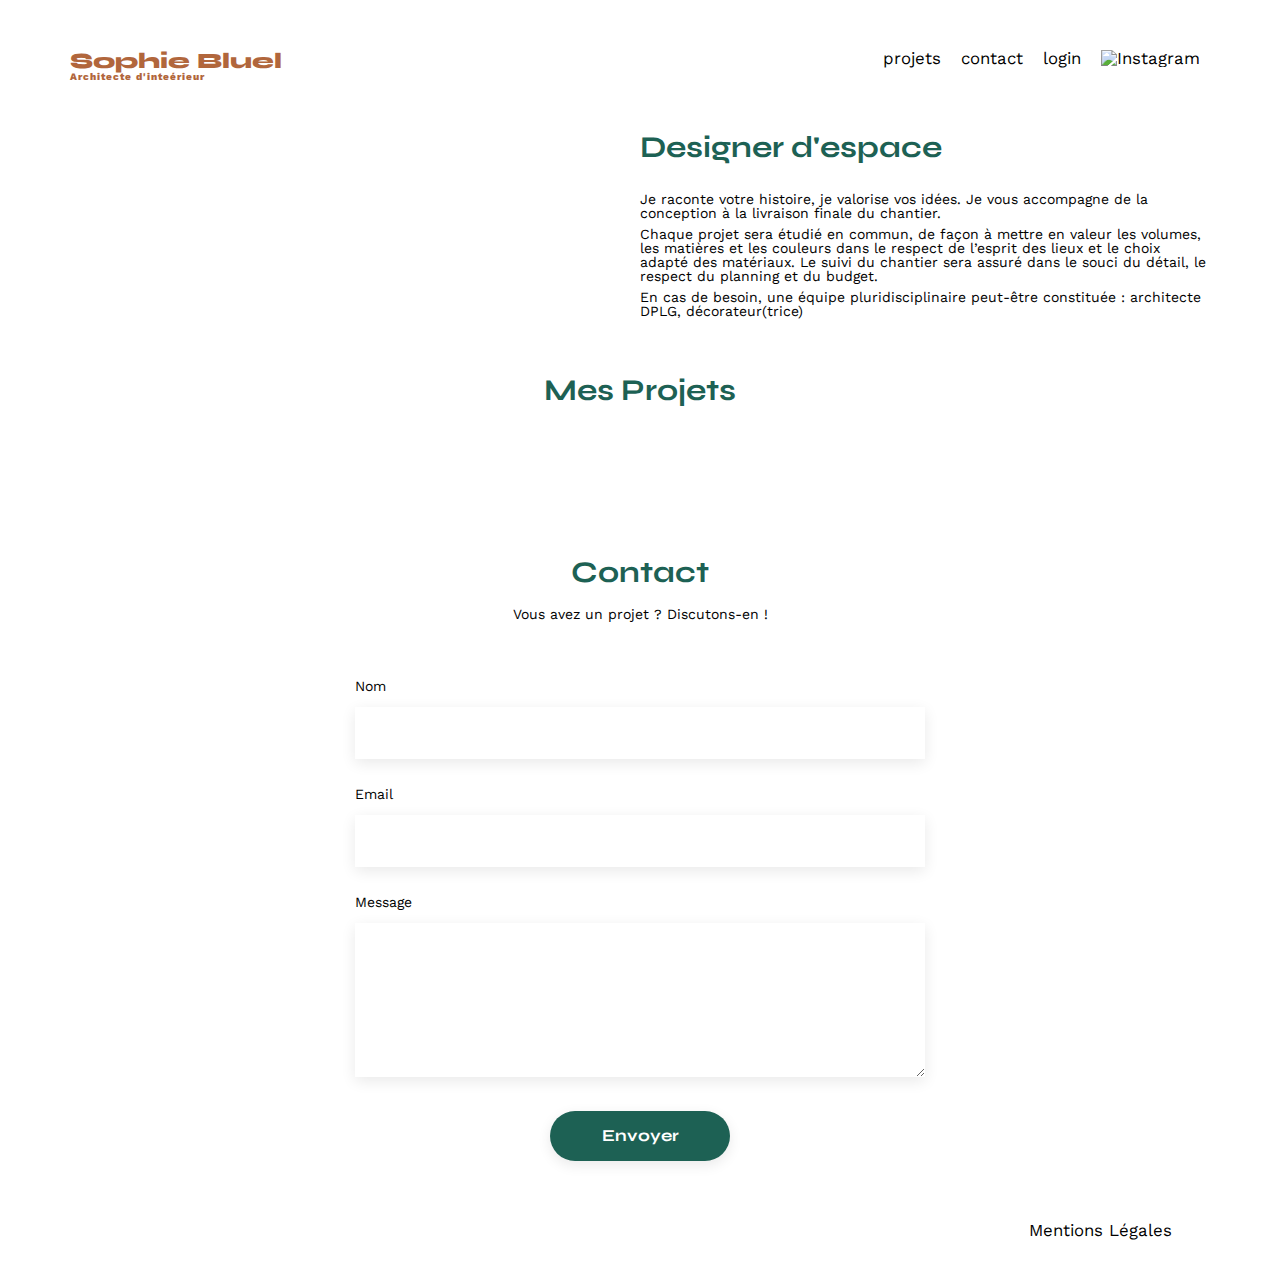
==== FrontEnd/index.html @ ca097d54 "Etape 1" ====
<!DOCTYPE html>
<html lang="fr">
<head>
	<meta charset="UTF-8">
	<title>Sophie Bluel - Architecte d'intérieur</title>
	<meta name="viewport" content="width=device-width, initial-scale=1.0">
	<link rel="preconnect" href="https://fonts.googleapis.com">
	<link rel="preconnect" href="https://fonts.gstatic.com" crossorigin>
	<link href="https://fonts.googleapis.com/css2?family=Syne:wght@700;800&family=Work+Sans&display=swap" rel="stylesheet">
	<meta name="description" content="">
	<link rel="stylesheet" href="./assets/style.css">
</head>
<body>
<header>
	<h1>Sophie Bluel <span>Architecte d'inteérieur</span></h1>
	<nav>
		<ul>
			<li>projets</li>
			<li>contact</li>
			<li>login</li>
			<li><img src="./assets/icons/instagram.png" alt="Instagram"></li>
		</ul>
	</nav>
</header>
<main>
	<section id="introduction">
		<figure>
			<img src="./assets/images/sophie-bluel.png" alt="">
		</figure>
		<article>
			<h2>Designer d'espace</h2>
			<p>Je raconte votre histoire, je valorise vos idées. Je vous accompagne de la conception à la livraison finale du chantier.</p>
			<p>Chaque projet sera étudié en commun, de façon à mettre en valeur les volumes, les matières et les couleurs dans le respect de l’esprit des lieux et le choix adapté des matériaux. Le suivi du chantier sera assuré dans le souci du détail, le respect du planning et du budget.</p>
			<p>En cas de besoin, une équipe pluridisciplinaire peut-être constituée : architecte DPLG, décorateur(trice)</p>
		</article>
	</section>
	<section id="portfolio">
		<h2>Mes Projets</h2>
        <div class="menu">

        </div>
		<div class="gallery">
		</div>
	</section>
	<section id="contact">
		<h2>Contact</h2>
		<p>Vous avez un projet ? Discutons-en !</p>
		<form action="#" method="post">
			<label for="name">Nom</label>
			<input type="text" name="name" id="name">
			<label for="email">Email</label>
			<input type="email" name="email" id="email">
			<label for="message">Message</label>
			<textarea name="message" id="message" cols="30" rows="10"></textarea>
			<input type="submit" value="Envoyer">
		</form>
	</section>
</main>

<footer>
	<nav>
		<ul>
			<li>Mentions Légales</li>
		</ul>
	</nav>
</footer>
<script src="./assets/script.js"></script>
</body>
</html>
---- FrontEnd/assets/style.css ----
/* http://meyerweb.com/eric/tools/css/reset/
   v2.0 | 20110126
   License: none (public domain)
*/

html, body, div, span, applet, object, iframe,
h1, h2, h3, h4, h5, h6, p, blockquote, pre,
a, abbr, acronym, address, big, cite, code,
del, dfn, em, img, ins, kbd, q, s, samp,
small, strike, strong, sub, sup, tt, var,
b, u, i, center,
dl, dt, dd, ol, ul, li,
fieldset, form, label, legend,
table, caption, tbody, tfoot, thead, tr, th, td,
article, aside, canvas, details, embed,
figure, figcaption, footer, header, hgroup,
menu, nav, output, ruby, section, summary,
time, mark, audio, video {
	margin: 0;
	padding: 0;
	border: 0;
	font-size: 100%;
	font: inherit;
	vertical-align: baseline;
}
/* HTML5 display-role reset for older browsers */
article, aside, details, figcaption, figure,
footer, header, hgroup, menu, nav, section {
	display: block;
}
body {
	line-height: 1;
}
ol, ul {
	list-style: none;
}
blockquote, q {
	quotes: none;
}
blockquote:before, blockquote:after,
q:before, q:after {
	content: '';
	content: none;
}
table {
	border-collapse: collapse;
	border-spacing: 0;
}
/** end reset css**/
body {
	max-width: 1140px;
	margin:auto;
	font-family: 'Work Sans' ;
	font-size: 14px;
}
header {
	display: flex;
	justify-content: space-between;
	margin: 50px 0
}
section {
	margin: 50px 0
}

h1{
	display: flex;
	flex-direction: column;
	font-family: 'Syne';
	font-size: 22px;
	font-weight: 800;
	color: #B1663C
}

h1 > span {
	font-family: 'Work Sans';
	font-size:10px;
	letter-spacing: 0.1em;
;
}

h2{
	font-family: 'Syne';
	font-weight: 700;
	font-size: 30px;
	color: #1D6154
}
nav ul {
	display: flex;
	align-items: center;
	list-style-type: none;

}
nav li {
	padding: 0 10px;
	font-size: 1.2em;
}

li:hover {
	color: #B1663C;
}
#introduction {
	display: flex;
	align-items: center;
}
#introduction figure {
	flex: 1
}
#introduction img {
	display: block;
	margin: auto;
	width: 80%;
}

#introduction article {
	flex: 1
}
#introduction h2 {
	margin-bottom: 1em;
}

#introduction p {
	margin-bottom: 0.5em;
}
#portfolio h2 {
	text-align: center;
	margin-bottom: 1em;
}

.menu {
    width: 100%;
    height: 37px;
    display: flex;
    align-items: center;
    justify-content: center;
    margin-bottom: 35px;

}

.filtre {
    font-family: 'Syne';
    font-weight: 700;
    color: #1D6154;
    background-color: white;
    display: flex;
    align-items: center;
    justify-content: center;
    border: #1D6154 solid 1px;
    border-radius: 20px;
    margin: 0 20px 0 0;
    padding: 5px 14px 5px 14px;
}

.active {
    color: white;
    background-color: #1D6154;
}

.gallery {
	width: 100%;
	display: grid;
	grid-template-columns: 1fr 1fr 1fr;
	grid-column-gap: 20px;
	grid-row-gap: 20px;
}

.gallery img {
	width: 100%;

}
#contact {
	width: 50%;
margin: auto;
}
#contact > * {
	text-align: center;

}
#contact h2{
	margin-bottom: 20px;
}
#contact form {
	text-align: left;
	margin-top:30px;
	display: flex;
	flex-direction: column;
}

#contact input {
	height: 50px;
	font-size: 1.2em;
	border: none;
	box-shadow: 0px 4px 14px rgba(0, 0, 0, 0.09);
}
#contact label {
	margin: 2em 0 1em 0;
}
#contact textarea {
	border: none;
	box-shadow: 0px 4px 14px rgba(0, 0, 0, 0.09);
}

input[type="submit"]{
	font-family: 'Syne';
	font-weight: 700;
	color: white;
	background-color: #1D6154;
	margin : 2em auto ;
	width: 180px;
	text-align: center;
	border-radius: 60px ;
}

footer nav ul {
	display: flex;
	justify-content: flex-end;
	margin: 2em
}
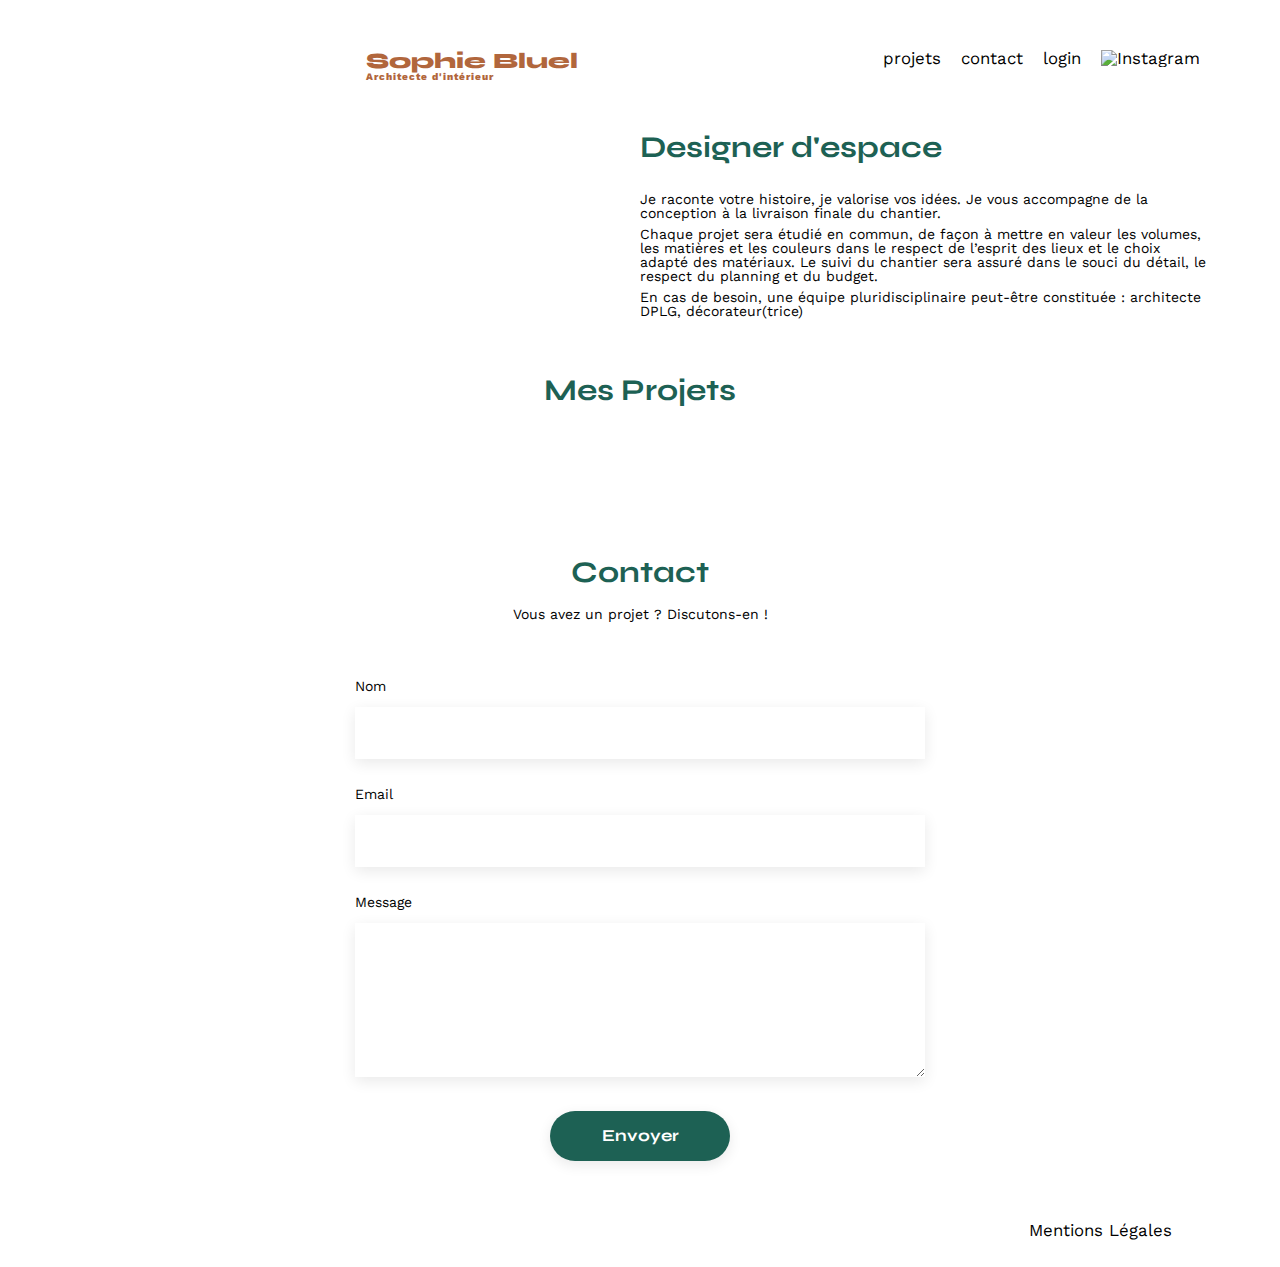
==== commit db4bb24b: "Authentification" ====
--- a/FrontEnd/index.html
+++ b/FrontEnd/index.html
@@ -12,12 +12,13 @@
 </head>
 <body>
 <header>
-	<h1>Sophie Bluel <span>Architecte d'inteérieur</span></h1>
+    <div class="barreConnexion"></div>
+	<h1>Sophie Bluel <span>Architecte d'intérieur</span></h1>
 	<nav>
 		<ul>
 			<li>projets</li>
 			<li>contact</li>
-			<li>login</li>
+            <li class="connectionButton"></li>
 			<li><img src="./assets/icons/instagram.png" alt="Instagram"></li>
 		</ul>
 	</nav>
--- a/FrontEnd/assets/style.css
+++ b/FrontEnd/assets/style.css
@@ -62,6 +62,11 @@
 	margin: 50px 0
 }
 
+a {
+    text-decoration: none;
+    color: black;
+}
+
 h1{
 	display: flex;
 	flex-direction: column;
@@ -93,6 +98,11 @@
 nav li {
 	padding: 0 10px;
 	font-size: 1.2em;
+}
+
+.loginWeight {
+    font-weight: 600;
+    cursor: pointer;
 }
 
 li:hover {
@@ -150,6 +160,21 @@
     padding: 5px 14px 5px 14px;
 }
 
+.logInButton {
+    font-family: 'Syne';
+    font-weight: 700;
+    color: white;
+    background-color: #1D6154;
+    display: flex;
+    align-items: center;
+    justify-content: center;
+    border: #1D6154 solid 1px;
+    border-radius: 20px;
+    margin: 0 20px 0 0;
+    padding: 10px 40px 10px 40px;
+    margin : 2em auto ;
+}
+
 .active {
     color: white;
     background-color: #1D6154;
@@ -167,34 +192,42 @@
 	width: 100%;
 
 }
-#contact {
+#contact, #logIn {
 	width: 50%;
-margin: auto;
-}
-#contact > * {
+    margin: auto;
+}
+
+#contact, #logIn > * {
 	text-align: center;
 
 }
-#contact h2{
+
+#contact h2 {
 	margin-bottom: 20px;
 }
-#contact form {
+
+#logIn h2 {
+    margin-bottom: 20px;
+    margin-top: 150px;
+}
+
+#contact form, #logIn form {
 	text-align: left;
 	margin-top:30px;
 	display: flex;
 	flex-direction: column;
 }
 
-#contact input {
+#contact input, #logIn input {
 	height: 50px;
 	font-size: 1.2em;
 	border: none;
 	box-shadow: 0px 4px 14px rgba(0, 0, 0, 0.09);
 }
-#contact label {
+#contact label, #logIn label {
 	margin: 2em 0 1em 0;
 }
-#contact textarea {
+#contact textarea, #logIn textarea {
 	border: none;
 	box-shadow: 0px 4px 14px rgba(0, 0, 0, 0.09);
 }
@@ -210,6 +243,10 @@
 	border-radius: 60px ;
 }
 
+.forgetPassword {
+    text-decoration: underline;
+}
+
 footer nav ul {
 	display: flex;
 	justify-content: flex-end;
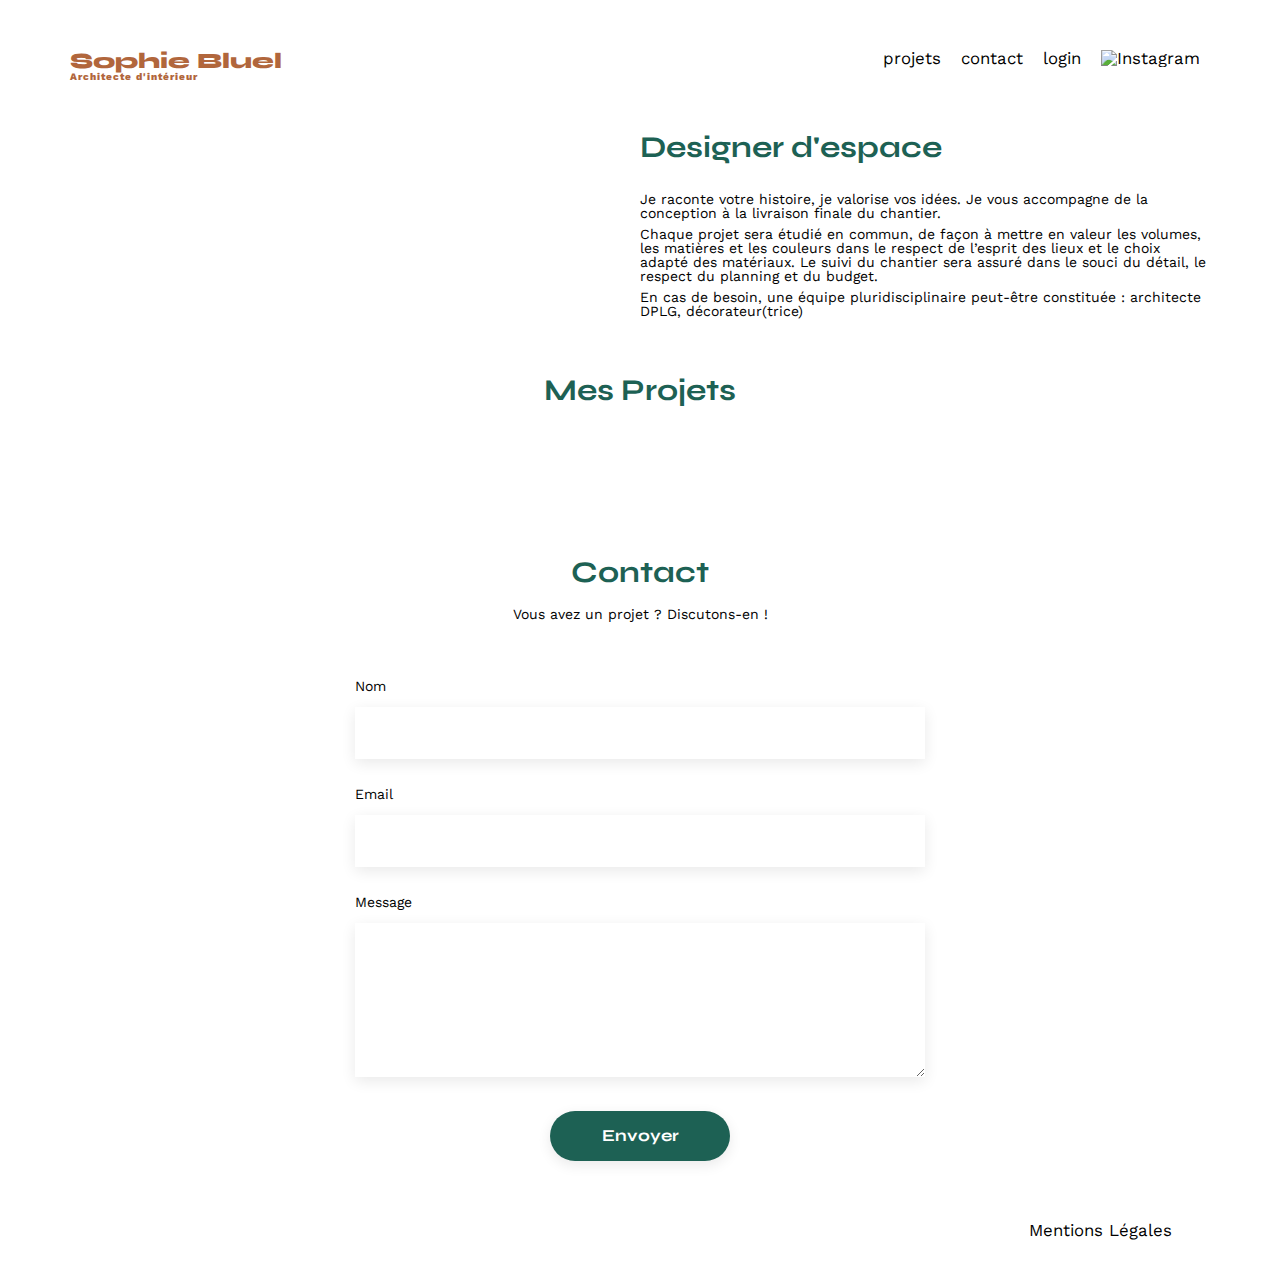
==== commit dddb3f53: "ajout header mode edition authentification" ====
--- a/FrontEnd/index.html
+++ b/FrontEnd/index.html
@@ -8,11 +8,12 @@
 	<link rel="preconnect" href="https://fonts.gstatic.com" crossorigin>
 	<link href="https://fonts.googleapis.com/css2?family=Syne:wght@700;800&family=Work+Sans&display=swap" rel="stylesheet">
 	<meta name="description" content="">
+    <script src="https://kit.fontawesome.com/efdadfc8d1.js" crossorigin="anonymous"></script>
 	<link rel="stylesheet" href="./assets/style.css">
 </head>
 <body>
+<div class="editHeader"></div>
 <header>
-    <div class="barreConnexion"></div>
 	<h1>Sophie Bluel <span>Architecte d'intérieur</span></h1>
 	<nav>
 		<ul>
@@ -38,7 +39,6 @@
 	<section id="portfolio">
 		<h2>Mes Projets</h2>
         <div class="menu">
-
         </div>
 		<div class="gallery">
 		</div>
--- a/FrontEnd/assets/style.css
+++ b/FrontEnd/assets/style.css
@@ -89,6 +89,42 @@
 	font-size: 30px;
 	color: #1D6154
 }
+
+.edit {
+    background-color: black;
+    width: 100%;
+    max-height: 59px;
+    display: flex;
+    justify-content: center;
+    align-content: center;
+}
+
+.editContent {
+    width: 31%;
+    height: 59px;
+    display: flex;
+    flex-direction: row;
+    justify-content: space-between;
+    align-items: center;
+}
+
+i {
+    color: white;
+    font-size: 16px;
+}
+
+.editModeEdition {
+    color: white;
+}
+
+.editPublishChange {
+    background: #FFFFFF;
+    font-family: "Work Sans";
+    border-radius: 60px;
+    padding: 11px 23px 11px 23px;
+    border: none;
+}
+
 nav ul {
 	display: flex;
 	align-items: center;
@@ -99,14 +135,16 @@
 	padding: 0 10px;
 	font-size: 1.2em;
 }
-
 .loginWeight {
     font-weight: 600;
     cursor: pointer;
 }
-
 li:hover {
 	color: #B1663C;
+}
+
+.connectionButton:hover {
+    color: #B1663C;
 }
 #introduction {
 	display: flex;
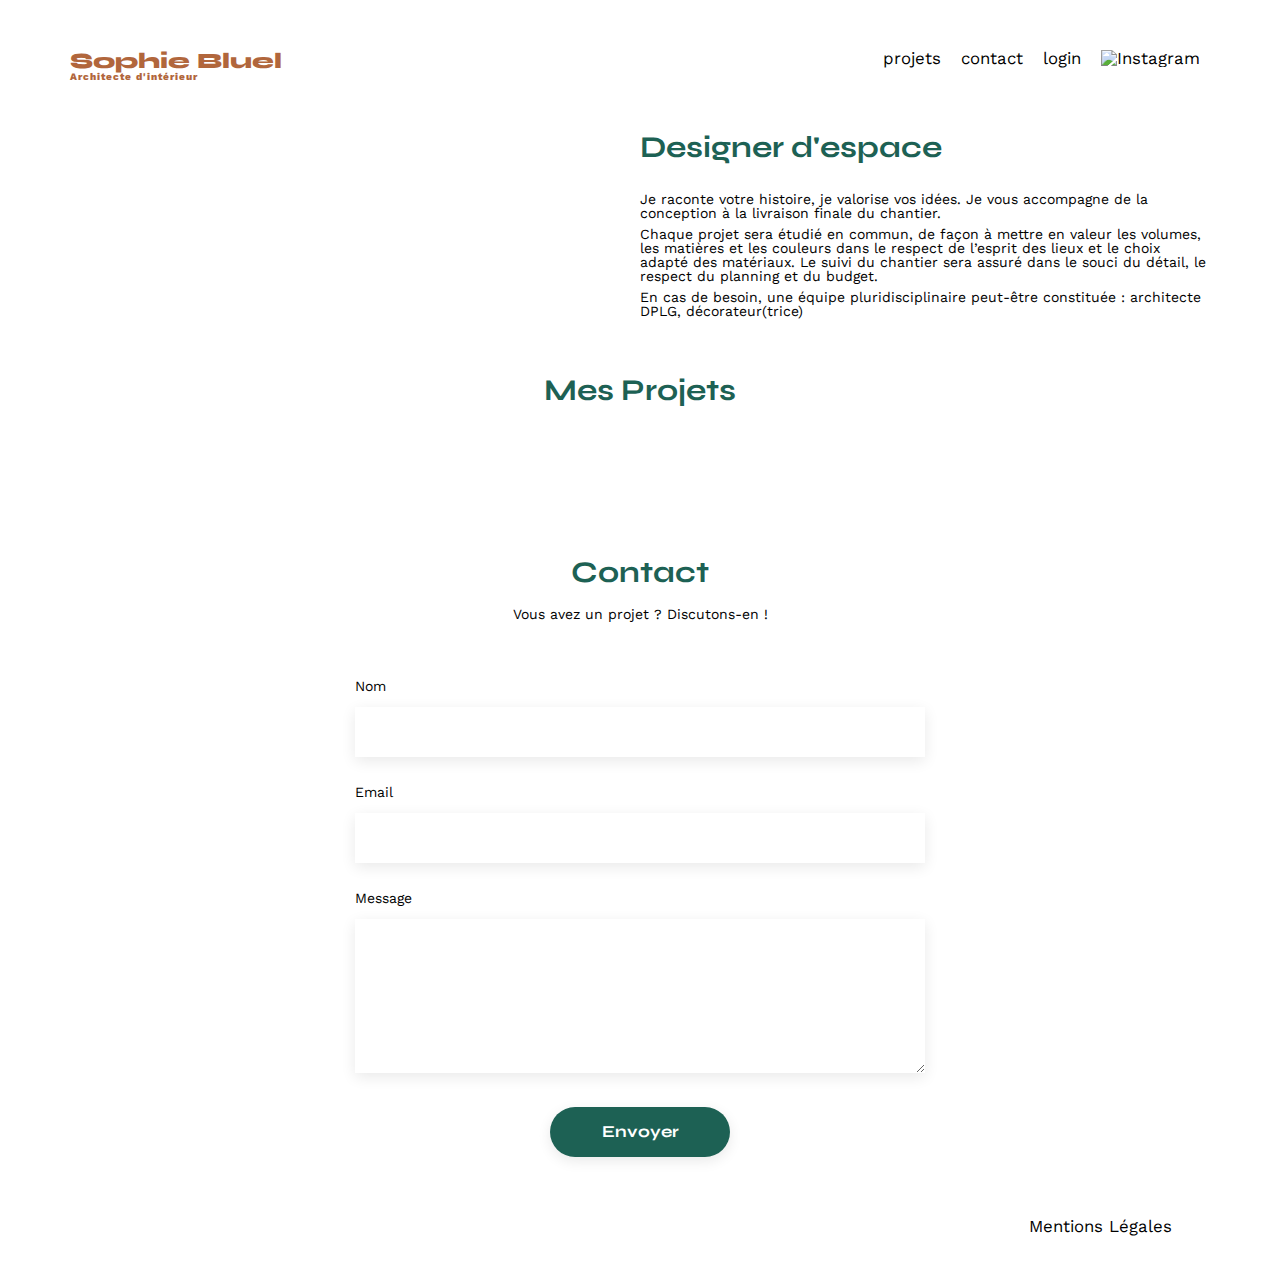
==== commit dc859ce6: "Modale 1 & Modale 2 en cours" ====
--- a/FrontEnd/index.html
+++ b/FrontEnd/index.html
@@ -28,6 +28,8 @@
 	<section id="introduction">
 		<figure>
 			<img src="./assets/images/sophie-bluel.png" alt="">
+            <div class="editPhoto">
+            </div>
 		</figure>
 		<article>
 			<h2>Designer d'espace</h2>
@@ -36,8 +38,54 @@
 			<p>En cas de besoin, une équipe pluridisciplinaire peut-être constituée : architecte DPLG, décorateur(trice)</p>
 		</article>
 	</section>
+
+    <aside id="modal1" class="modal" aria-hidden="true" role="dialog" aria-labelledby="titleModal">
+        <div class="modalWrapper jsModalStop">
+            <i class="fa-solid fa-xmark closeModalIcon jsModalClose"></i>
+            <h3 class="titleModal">Galerie photo</h3>
+            <div class="modalGallery"></div>
+            <div class="lineModal"></div>
+            <button id="addButton">Ajouter une photo</button>
+            <button id="deleteButton">Supprimer la galerie</button>
+        </div>
+    </aside>
+
+    <aside id="modal2" class="modal" aria-hidden="true" role="dialog" aria-labelledby="titleModal" style="display: none">
+        <div class="modalWrapper2">
+            <div class="backAndCloseModalIcon">
+                <i class="fa-solid fa-arrow-left jsModalBack"></i>
+                <i class="fa-solid fa-xmark jsModalClose"></i>
+            </div>
+            <h3 class="titleModal">Ajout photo</h3>
+            <div id="addPhotoModal">
+                <label class="sendImage" for="bouton-search"><i class="fa-solid fa-image"></i></label>
+                <label class="sendImage" for="bouton-search" id="bouton-add">+ Ajouter photo
+                    <input type="file" id="bouton-search" accept="image/jpeg,image/png,image/jpg">
+                </label>
+                <label class="sendImage" id="subtitle-image">jpg.png : 4mo max</label>
+                <div id="imagePreview"></div>
+            </div>
+            <form>
+                <label>Titre</label>
+                <input type="text" id="title-image">
+                <label>Catégorie</label>
+                <select id="objet">
+                    <option value="1">Objets</option>
+                    <option value="2">Appartements</option>
+                    <option value="3">Hôtels & restaurants</option>
+                </select>
+            </form>
+            <div class="lineModal"></div>
+            <button id="bouton-valider" type="submit">Valider</button>
+            <div id="add-image-error"></div>
+        </div>
+    </aside>
+
+
 	<section id="portfolio">
 		<h2>Mes Projets</h2>
+        <div class="editProject">
+        </div>
         <div class="menu">
         </div>
 		<div class="gallery">
--- a/FrontEnd/assets/style.css
+++ b/FrontEnd/assets/style.css
@@ -99,6 +99,29 @@
     align-content: center;
 }
 
+.editPhoto {
+    margin-top: 5px;
+    margin-left: 57px;
+}
+
+.editModePhoto {
+    /*position: absolute;
+    top: 70%;*/
+}
+
+.editModeProject {
+    position: absolute;
+    right: 32%;
+    top: 8px;
+}
+
+.editModifier {
+    border: none;
+    color: black;
+    background: #FFFFFF;
+    font-family: "Work Sans";
+}
+
 .editContent {
     width: 31%;
     height: 59px;
@@ -106,10 +129,10 @@
     flex-direction: row;
     justify-content: space-between;
     align-items: center;
+    color: white;
 }
 
 i {
-    color: white;
     font-size: 16px;
 }
 
@@ -125,6 +148,182 @@
     border: none;
 }
 
+.editFilterNone {
+    display: none;
+}
+
+/* MODAL */
+
+* { box-sizing: border-box; }
+
+.modal {
+    position: fixed;
+    z-index: 1;
+    display: flex;
+    align-items: center;
+    justify-content: center;
+    top: 0;
+    left: 0;
+    width: 100%;
+    height: 100%;
+    background-color: rgba(0, 0, 0, 0.3);
+    display: none;
+}
+
+.activeModal {
+    position: fixed;
+    z-index: 1;
+    display: flex;
+    align-items: center;
+    justify-content: center;
+    top: 0;
+    left: 0;
+    width: 100%;
+    height: 100%;
+    background-color: rgba(0, 0, 0, 0.3);
+}
+
+.modalWrapper {
+    overflow: auto;
+    width: 600px;
+    padding: 32px 36px 32px 36px;
+    background-color: #FFFFFF;
+    border-radius: 10px;
+}
+
+.modalWrapper2 {
+    overflow: auto;
+    width: 600px;
+    padding: 32px 36px 32px 36px;
+    background-color: #FFFFFF;
+    border-radius: 10px;
+}
+
+.jsModal {
+    border: none;
+    color: black;
+    background: #FFFFFF;
+    font-family: "Work Sans";
+    cursor: pointer;
+}
+
+/* Intérieur de la modale 1 */
+
+.titleModal {
+    font-family: 'Work Sans';
+    font-style: normal;
+    font-weight: 400;
+    font-size: 26px;
+    line-height: 30px;
+    text-align: center;
+    color: #000000;
+    margin-top: 15px;
+    margin-bottom: 46px;
+}
+
+.lineModal {
+    border: 1px solid #B3B3B3;
+    width: 87%;
+    margin: auto;
+}
+
+#addButton {
+    font-family: 'Syne';
+    font-weight: 700;
+    color: white;
+    background-color: #1D6154;
+    display: flex;
+    align-items: center;
+    justify-content: center;
+    border: #1D6154 solid 1px;
+    border-radius: 20px;
+    margin: 38px auto 23px auto;
+    padding: 10px 40px 10px 40px;
+    cursor: pointer;
+}
+
+#deleteButton {
+    background-color: #FFFFFF;
+    border: none;
+    font-family: 'Syne';
+    font-style: normal;
+    font-weight: 400;
+    font-size: 14px;
+    line-height: 17px;
+    display: flex;
+    align-items: center;
+    justify-content: center;
+    color: #D65353;
+    margin: 0 auto 16px auto;
+}
+
+.modalGallery {
+    display: flex;
+    justify-content: space-between;
+    width: 87%;
+    flex-flow: wrap;
+    row-gap: 15px;
+    column-gap: 10px;
+    margin: auto;
+    padding-bottom: 35px;
+}
+
+.modalGallery img {
+    width: 100%;
+    height: 110px;
+    object-fit: cover;
+}
+
+.iconModal {
+    position: fixed;
+    margin-top: -122px;
+    margin-left: 60px;
+    padding: 4px;
+    font-size: 10px;
+    color: white;
+    background-color: #000;
+    border-radius: 2px;
+    cursor: pointer;
+}
+
+.arrow {
+    margin-left: 39px;
+    visibility: hidden;
+}
+
+figure:hover .arrow {
+    visibility: visible;
+}
+
+.closeModalIcon {
+    display: flex;
+    justify-content: right;
+    cursor: pointer;
+    width: fit-content;
+    margin-left: auto;
+}
+
+.backAndCloseModalIcon {
+    display: flex;
+    justify-content: space-between;
+    cursor: pointer;
+}
+
+/* ************ */
+
+/* Intérieur de la modale 1 */
+
+#addPhotoModal {
+    width: 420px;
+    height: 169px;
+    background: #E8F1F7;
+    border-radius: 3px;
+    display: flex;
+    justify-content: center;
+}
+
+/* ************ */
+
 nav ul {
 	display: flex;
 	align-items: center;
@@ -146,10 +345,13 @@
 .connectionButton:hover {
     color: #B1663C;
 }
+
 #introduction {
 	display: flex;
 	align-items: center;
-}
+    position: relative;
+}
+
 #introduction figure {
 	flex: 1
 }
@@ -169,6 +371,11 @@
 #introduction p {
 	margin-bottom: 0.5em;
 }
+
+#portfolio {
+    position: relative;
+}
+
 #portfolio h2 {
 	text-align: center;
 	margin-bottom: 1em;
@@ -279,6 +486,7 @@
 	width: 180px;
 	text-align: center;
 	border-radius: 60px ;
+    cursor: pointer;
 }
 
 .forgetPassword {
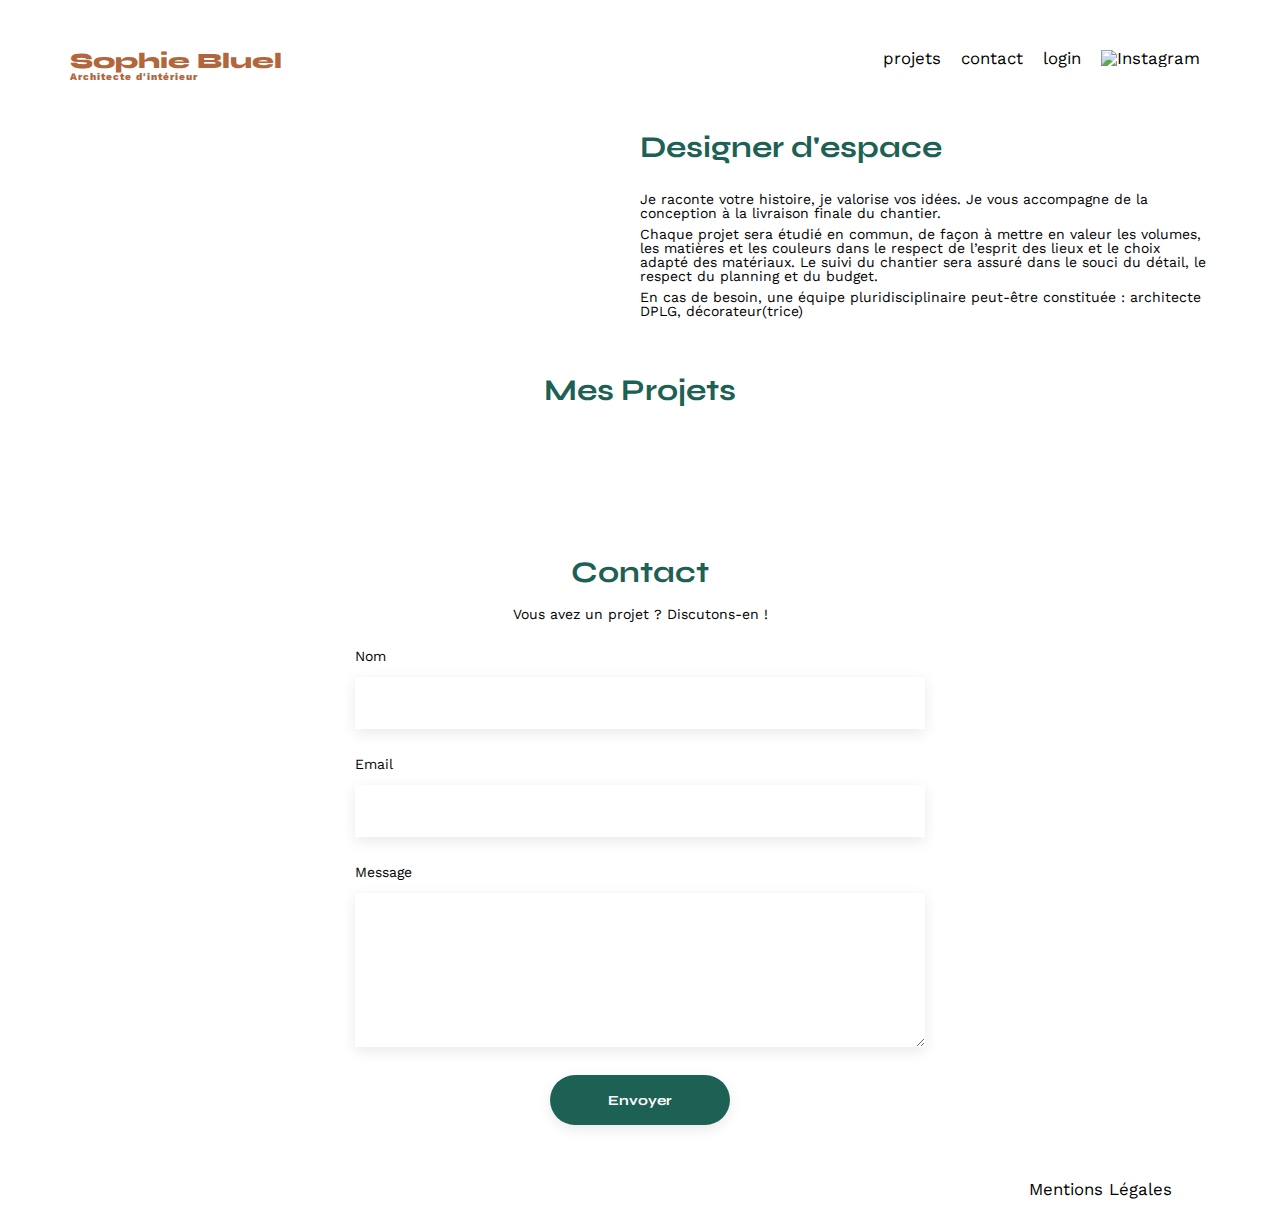
==== commit 2eb0f9a6: "ajout modale 1/2 et fonction pour ajouter un projet" ====
--- a/FrontEnd/index.html
+++ b/FrontEnd/index.html
@@ -39,48 +39,53 @@
 		</article>
 	</section>
 
-    <aside id="modal1" class="modal" aria-hidden="true" role="dialog" aria-labelledby="titleModal">
-        <div class="modalWrapper jsModalStop">
-            <i class="fa-solid fa-xmark closeModalIcon jsModalClose"></i>
-            <h3 class="titleModal">Galerie photo</h3>
-            <div class="modalGallery"></div>
-            <div class="lineModal"></div>
-            <button id="addButton">Ajouter une photo</button>
-            <button id="deleteButton">Supprimer la galerie</button>
+    <!-- Fenêtre modale -->
+
+    <section id="allModal">
+        <div class="modal">
+            <aside id="icons">
+                <i class="fa-solid fa-arrow-left arrowBack"></i>
+                <i class="fa-solid fa-xmark closeModalIcon"></i>
+            </aside>
+
+            <!--Première modale pour supprimer les photos-->
+            <aside id="modal1">
+                <h3 class="titleModal">Galerie photo</h3>
+                <div class="modalGallery"></div>
+                <div class="lineModal"></div>
+                <button id="addButton">Ajouter une photo</button>
+                <button id="deleteButton">Supprimer la galerie</button>
+            </aside>
+
+            <!--Deuxième modale pour ajouter les photos-->
+            <aside id="modal2">
+                <h3 class="titleModal">Ajout photo</h3>
+                <div id="addPhotoModal">
+                    <label class="sendPhoto" for="searchButton"><i class="fa-solid fa-image"></i></label>
+                    <label class="sendPhoto" for="searchButton" id="addButtonImage">+ Ajouter photo
+                        <input type="file" id="searchButton" accept="image/jpeg,image/png,image/jpg">
+                    </label>
+                    <label class="sendPhoto" id="commentaryImage">jpg.png : 4mo max</label>
+                    <div id="imageOverview"></div>
+                </div>
+                <form id="imageModalForm">
+                    <label>Titre</label>
+                    <input type="text" id="imageTitle">
+                    <label>Catégorie</label>
+                    <select id="category">
+                        <option value="1">Objets</option>
+                        <option value="2">Appartements</option>
+                        <option value="3">Hôtels & restaurants</option>
+                    </select>
+                </form>
+                <div class="lineModal"></div>
+                <button id="validateButton" type="submit">Valider</button>
+                <div id="errorImage"></div>
+            </aside>
         </div>
-    </aside>
+    </section>
 
-    <aside id="modal2" class="modal" aria-hidden="true" role="dialog" aria-labelledby="titleModal" style="display: none">
-        <div class="modalWrapper2">
-            <div class="backAndCloseModalIcon">
-                <i class="fa-solid fa-arrow-left jsModalBack"></i>
-                <i class="fa-solid fa-xmark jsModalClose"></i>
-            </div>
-            <h3 class="titleModal">Ajout photo</h3>
-            <div id="addPhotoModal">
-                <label class="sendImage" for="bouton-search"><i class="fa-solid fa-image"></i></label>
-                <label class="sendImage" for="bouton-search" id="bouton-add">+ Ajouter photo
-                    <input type="file" id="bouton-search" accept="image/jpeg,image/png,image/jpg">
-                </label>
-                <label class="sendImage" id="subtitle-image">jpg.png : 4mo max</label>
-                <div id="imagePreview"></div>
-            </div>
-            <form>
-                <label>Titre</label>
-                <input type="text" id="title-image">
-                <label>Catégorie</label>
-                <select id="objet">
-                    <option value="1">Objets</option>
-                    <option value="2">Appartements</option>
-                    <option value="3">Hôtels & restaurants</option>
-                </select>
-            </form>
-            <div class="lineModal"></div>
-            <button id="bouton-valider" type="submit">Valider</button>
-            <div id="add-image-error"></div>
-        </div>
-    </aside>
-
+    <!-- Fin Modale -->
 
 	<section id="portfolio">
 		<h2>Mes Projets</h2>
--- a/FrontEnd/assets/style.css
+++ b/FrontEnd/assets/style.css
@@ -104,11 +104,6 @@
     margin-left: 57px;
 }
 
-.editModePhoto {
-    /*position: absolute;
-    top: 70%;*/
-}
-
 .editModeProject {
     position: absolute;
     right: 32%;
@@ -152,53 +147,6 @@
     display: none;
 }
 
-/* MODAL */
-
-* { box-sizing: border-box; }
-
-.modal {
-    position: fixed;
-    z-index: 1;
-    display: flex;
-    align-items: center;
-    justify-content: center;
-    top: 0;
-    left: 0;
-    width: 100%;
-    height: 100%;
-    background-color: rgba(0, 0, 0, 0.3);
-    display: none;
-}
-
-.activeModal {
-    position: fixed;
-    z-index: 1;
-    display: flex;
-    align-items: center;
-    justify-content: center;
-    top: 0;
-    left: 0;
-    width: 100%;
-    height: 100%;
-    background-color: rgba(0, 0, 0, 0.3);
-}
-
-.modalWrapper {
-    overflow: auto;
-    width: 600px;
-    padding: 32px 36px 32px 36px;
-    background-color: #FFFFFF;
-    border-radius: 10px;
-}
-
-.modalWrapper2 {
-    overflow: auto;
-    width: 600px;
-    padding: 32px 36px 32px 36px;
-    background-color: #FFFFFF;
-    border-radius: 10px;
-}
-
 .jsModal {
     border: none;
     color: black;
@@ -207,7 +155,78 @@
     cursor: pointer;
 }
 
-/* Intérieur de la modale 1 */
+
+
+/* CSS POUR LES FENETRE MODAL */
+
+#allModal {
+    position: fixed;
+    display: none;
+    align-items: center;
+    justify-content: center;
+    top: 0;
+    left: 0;
+    width: 100%;
+    height: 100%;
+    background: rgba(0, 0, 0, 0.8);
+    animation: fadeIn .4s both;
+    margin: 0;
+    z-index: 1;
+}
+
+.modal {
+    overflow: auto;
+    background-color: white;
+    width: 560px;
+    height: auto;
+    padding: 32px;
+    border-radius: 10px;
+    animation: slide .3s both;
+}
+
+#icons {
+    font-size: 20px;
+    display: flex;
+    justify-content: space-between;
+}
+
+.arrowBack {
+    visibility: hidden;
+    cursor: pointer;
+}
+
+.closeModalIcon {
+    cursor: pointer;
+}
+
+@keyframes fadeIn {
+    from {
+        opacity: 0;
+    }
+
+    to {
+        opacity: 1;
+    }
+}
+
+@keyframes slide {
+    from {
+        transform: translateY(-60px);
+    }
+
+    to {
+        transform: translateY(0px);
+    }
+}
+
+/* APPARENCE DE LA MODALE 1 */
+
+#modal1 {
+    display: flex;
+    flex-direction: column;
+    align-items: center;
+    width: auto;
+}
 
 .titleModal {
     font-family: 'Work Sans';
@@ -224,7 +243,6 @@
 .lineModal {
     border: 1px solid #B3B3B3;
     width: 87%;
-    margin: auto;
 }
 
 #addButton {
@@ -240,6 +258,10 @@
     margin: 38px auto 23px auto;
     padding: 10px 40px 10px 40px;
     cursor: pointer;
+}
+
+#addButton:hover {
+    background-color: rgb(29, 97, 84, 0.8);
 }
 
 #deleteButton {
@@ -254,30 +276,32 @@
     align-items: center;
     justify-content: center;
     color: #D65353;
-    margin: 0 auto 16px auto;
+    cursor: pointer;
+}
+
+#deleteButton:hover {
+    text-decoration: underline;
 }
 
 .modalGallery {
     display: flex;
-    justify-content: space-between;
     width: 87%;
     flex-flow: wrap;
     row-gap: 15px;
     column-gap: 10px;
-    margin: auto;
-    padding-bottom: 35px;
+    margin: 0 0 47px 0;
 }
 
 .modalGallery img {
     width: 100%;
-    height: 110px;
+    height: 119px;
     object-fit: cover;
 }
 
 .iconModal {
     position: fixed;
-    margin-top: -122px;
-    margin-left: 60px;
+    margin-top: -130px;
+    margin-left: 65px;
     padding: 4px;
     font-size: 10px;
     color: white;
@@ -287,7 +311,7 @@
 }
 
 .arrow {
-    margin-left: 39px;
+    margin-left: 42px;
     visibility: hidden;
 }
 
@@ -295,6 +319,171 @@
     visibility: visible;
 }
 
+
+
+
+/* APPARENCE DE LA MODALE 2 */
+
+#modal2 {
+    display: none;
+    align-items: center;
+    flex-direction: column;
+    width: auto;
+}
+
+#addPhotoModal {
+    background-color: #E8F1F6;
+    width: 100%;
+    display: flex;
+    align-items: center;
+    flex-direction: column;
+    border-radius: 8px;
+}
+
+.fa-image {
+    color: #B9C5CC;
+    font-size: 60px;
+    padding: 28px 0px 15px 0px;
+}
+
+#addButtonImage {
+    background-color: #CBD6DC;
+    color: #306685;
+    font-size: 14px;
+    width: 170px;
+    height: 40px;
+    border-radius: 50px;
+    text-align: center;
+    line-height: 40px;
+    cursor: pointer;
+}
+
+.addButtonImage:hover {
+    background-color: rgb(194, 207, 214, 1.3);
+}
+
+#searchButton {
+    display: none;
+}
+
+#addPhotoModal {
+    width: 87%;
+}
+
+#commentaryImage {
+    color: #444444;
+    font-size: 12px;
+    padding: 10px 0px 20px 0px
+}
+
+#imageModalForm label {
+    padding-top: 30px;
+    margin-bottom: 10px;
+}
+
+#imageModalForm {
+    margin-bottom: 47px;
+}
+
+#validateButton {
+    font-family: 'Syne';
+    font-weight: 700;
+    color: white;
+    background-color: #A7A7A7;
+    display: flex;
+    align-items: center;
+    justify-content: center;
+    border: none;
+    border-radius: 20px;
+    margin: 38px auto 23px auto;
+    padding: 10px 40px 10px 40px;
+    cursor: pointer;
+}
+
+#errorImage {
+    padding-top: 10px;
+    gap: 5px;
+}
+
+
+/* VISUEL DE L'IMAGE CHARGÉE DANS LA MODALE 2 */
+
+#imageOverview img {
+    width: 135px;
+    height: 180px;
+    object-fit: cover;
+}
+
+
+
+
+
+
+
+
+
+
+
+
+
+
+
+
+
+
+
+
+
+
+
+
+
+/*
+* { box-sizing: border-box; }
+
+
+.activeModal {
+    position: fixed;
+    z-index: 1;
+    display: flex;
+    align-items: center;
+    justify-content: center;
+    top: 0;
+    left: 0;
+    width: 100%;
+    height: 100%;
+    background-color: rgba(0, 0, 0, 0.3);
+}
+
+.modalWrapper {
+    overflow: auto;
+    width: 600px;
+    padding: 32px 36px 32px 36px;
+    background-color: #FFFFFF;
+    border-radius: 10px;
+}
+
+.modalWrapper2 {
+    overflow: auto;
+    width: 600px;
+    padding: 32px 36px 32px 36px;
+    background-color: #FFFFFF;
+    border-radius: 10px;
+}
+
+
+/* Intérieur de la modale 1 */
+
+/*
+
+
+
+
+
+
+
+
+
 .closeModalIcon {
     display: flex;
     justify-content: right;
@@ -312,6 +501,8 @@
 /* ************ */
 
 /* Intérieur de la modale 1 */
+
+/*
 
 #addPhotoModal {
     width: 420px;
@@ -321,6 +512,8 @@
     display: flex;
     justify-content: center;
 }
+
+
 
 /* ************ */
 
@@ -456,19 +649,30 @@
     margin-top: 150px;
 }
 
-#contact form, #logIn form {
+#contact form, #logIn form, #modal2 form {
 	text-align: left;
-	margin-top:30px;
 	display: flex;
 	flex-direction: column;
 }
 
+#modal2 form {
+    width: 87%;
+}
+
+#modal2 input, select {
+    font-size: 14px;
+    height: 50px;
+    box-shadow: 0px 4px 14px rgba(0, 0, 0, 0.09);
+    border: none;
+}
+
 #contact input, #logIn input {
 	height: 50px;
-	font-size: 1.2em;
+	font-size: 14px;
 	border: none;
-	box-shadow: 0px 4px 14px rgba(0, 0, 0, 0.09);
-}
+	box-shadow: 0 4px 14px rgba(0, 0, 0, 0.09);
+}
+
 #contact label, #logIn label {
 	margin: 2em 0 1em 0;
 }
